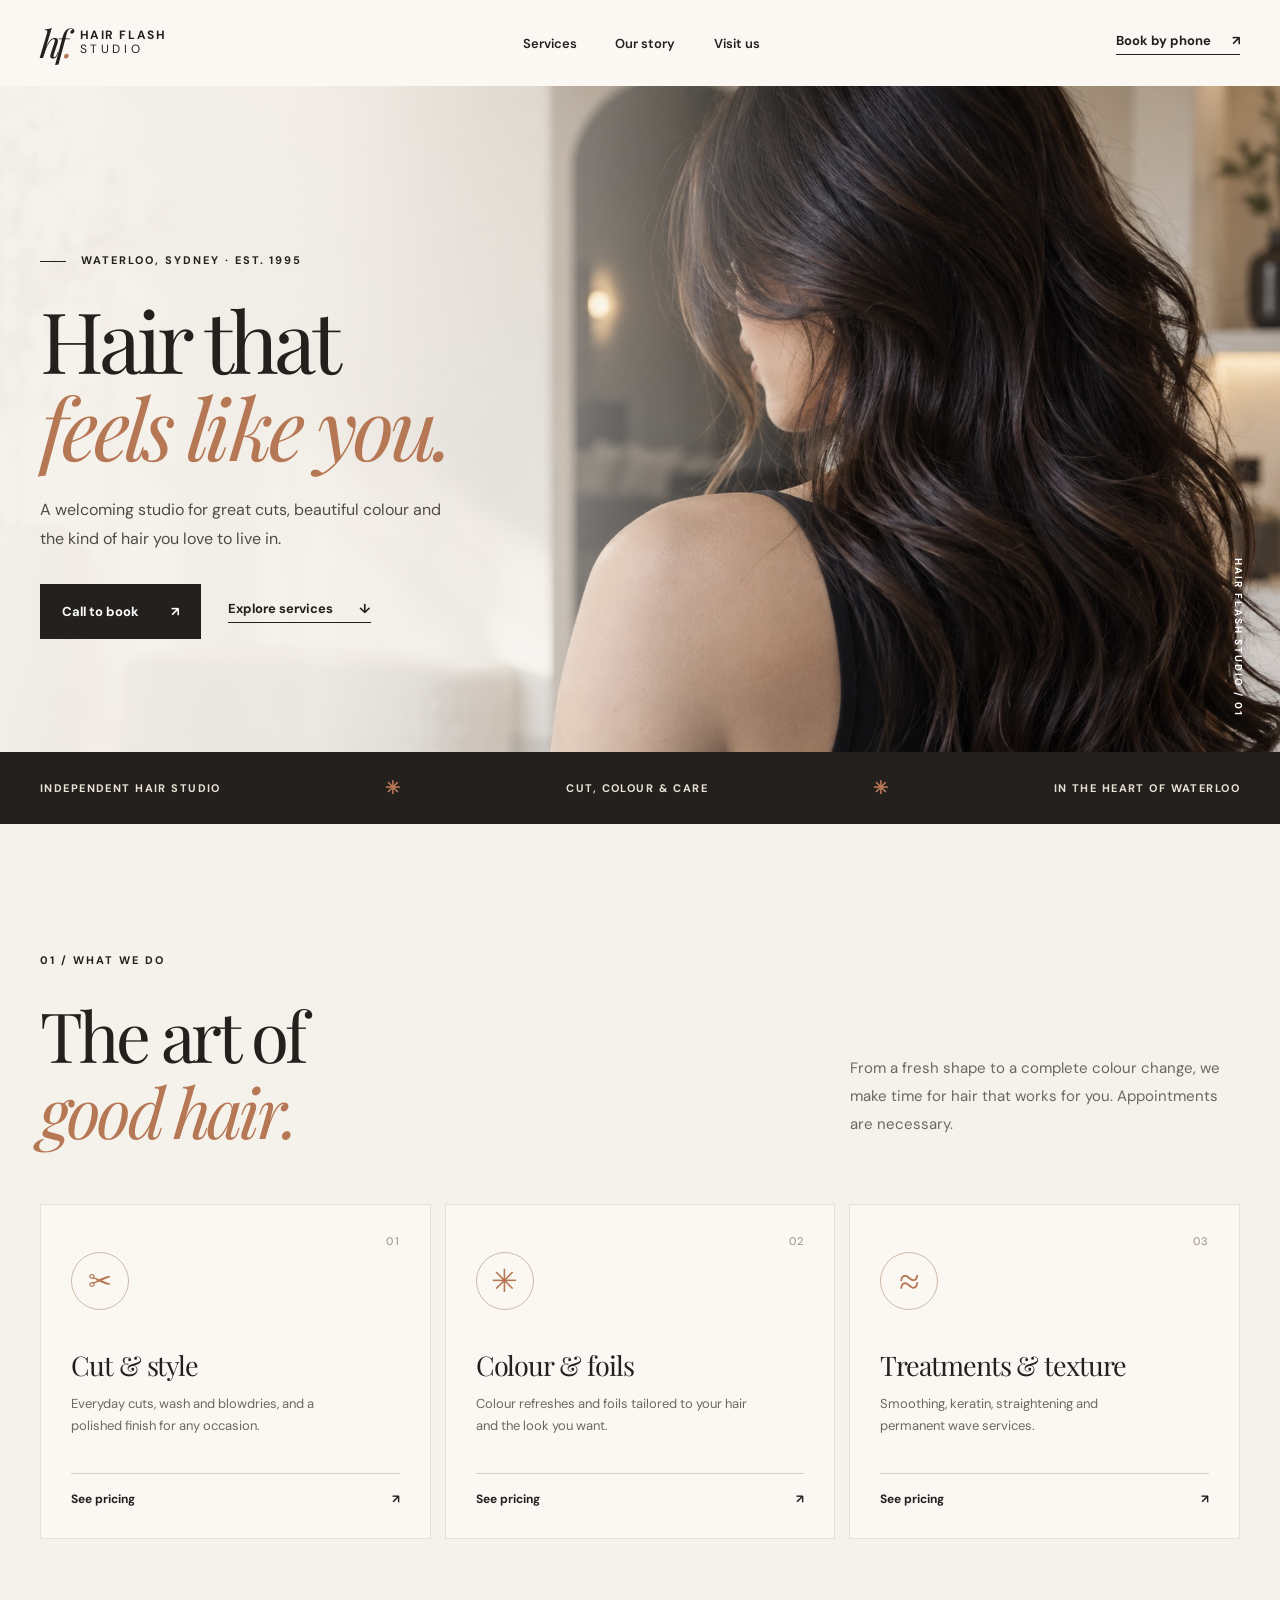
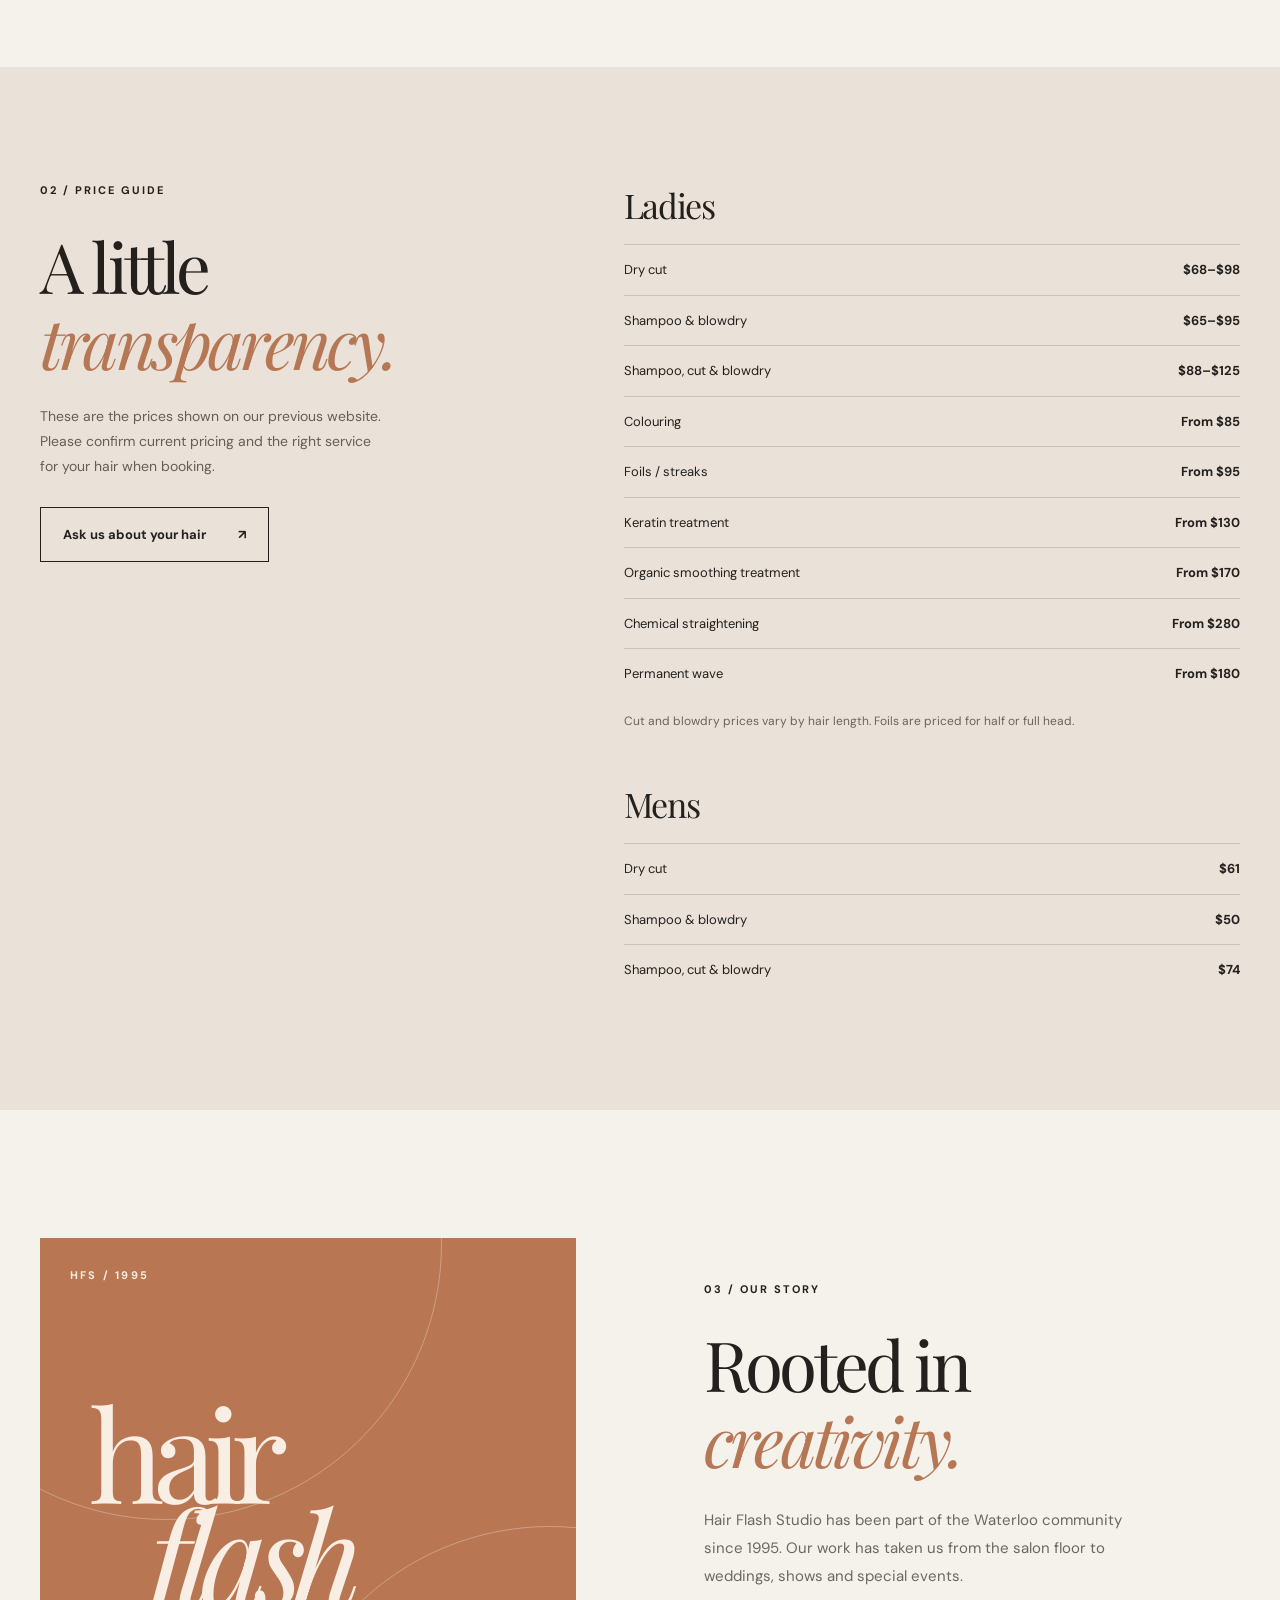
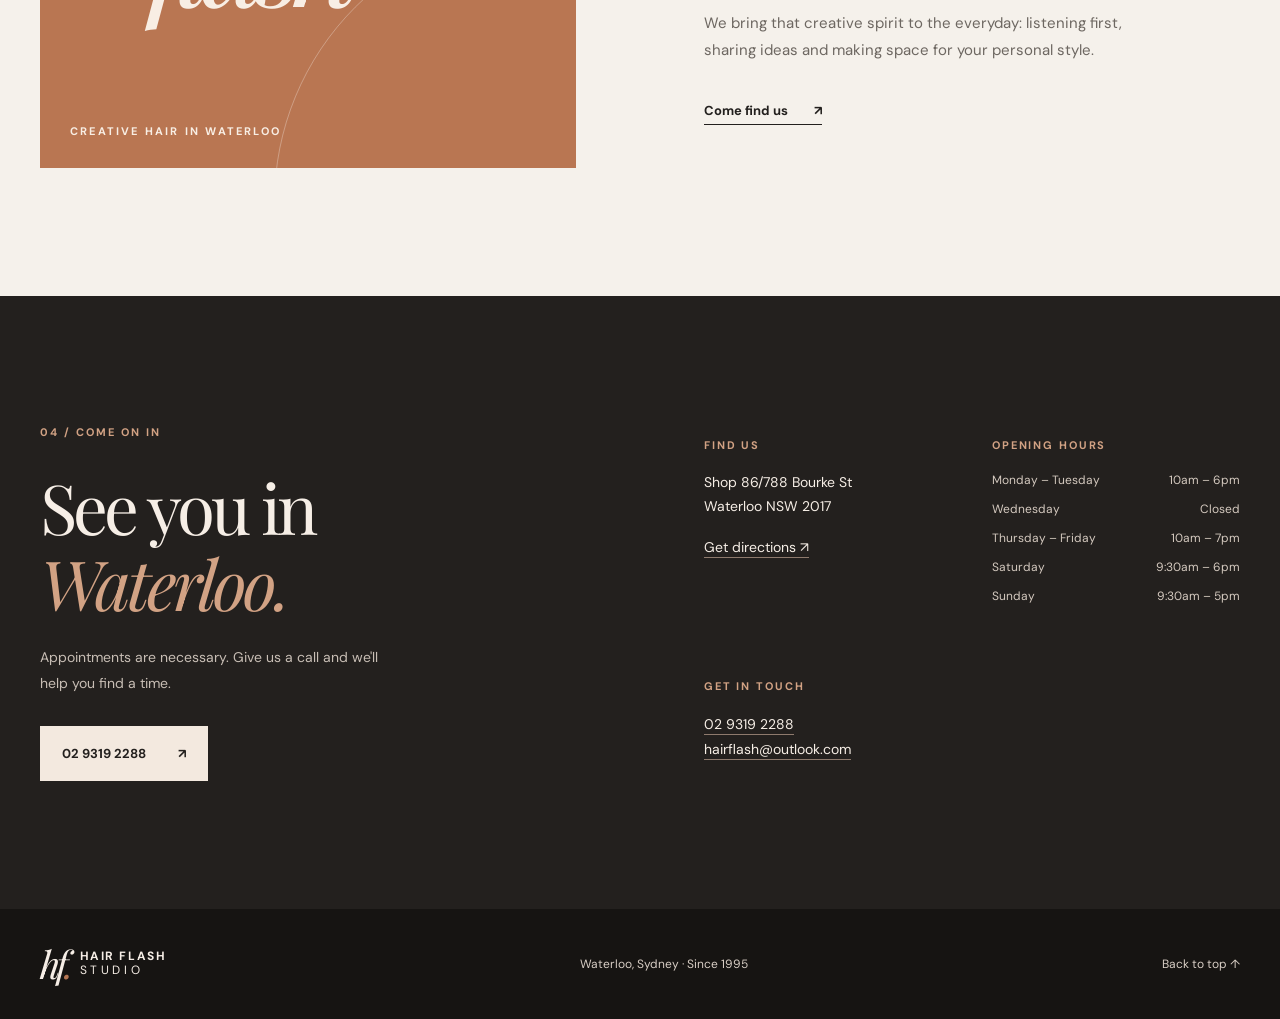
==== index.html @ 3f50d1e4 "Build modern Hair Flash Studio website" ====
<!doctype html>
<html lang="en-AU">
<head>
  <meta charset="UTF-8">
  <meta name="viewport" content="width=device-width, initial-scale=1">
  <meta name="theme-color" content="#f5f1eb">
  <meta name="description" content="Hair Flash Studio is an independent hair salon in Waterloo, Sydney. Explore cuts, colour and treatments, then call to make an appointment.">
  <meta property="og:title" content="Hair Flash Studio | Waterloo">
  <meta property="og:description" content="Cuts, colour and creative hair in Waterloo, Sydney. Established in 1995.">
  <meta property="og:type" content="website">
  <meta property="og:image" content="/assets/hairflash-hero.jpg">
  <title>Hair Flash Studio | Waterloo, Sydney</title>
  <link rel="icon" href="/assets/favicon.svg" type="image/svg+xml">
  <link rel="preload" href="/assets/hairflash-hero.jpg" as="image">
  <link rel="stylesheet" href="/styles.css">
</head>
<body>
  <a class="skip-link" href="#main">Skip to content</a>
  <header class="site-header">
    <div class="header-inner container">
      <a class="brand" href="#top" aria-label="Hair Flash Studio, back to top">
        <span class="brand-mark" aria-hidden="true">hf<span>.</span></span>
        <span class="brand-name">HAIR FLASH <span>STUDIO</span></span>
      </a>
      <nav class="main-nav" aria-label="Main navigation">
        <a href="#services">Services</a>
        <a href="#about">Our story</a>
        <a href="#visit">Visit us</a>
      </nav>
      <a class="header-book" href="tel:+61293192288">Book by phone <span aria-hidden="true">↗</span></a>
    </div>
  </header>
  <main id="main">
    <section class="hero" id="top" aria-labelledby="hero-title">
      <div class="hero-image" role="img" aria-label="Editorial photograph of glossy, styled dark hair in a light-filled salon"></div>
      <div class="hero-wash"></div>
      <div class="hero-content container">
        <p class="eyebrow"><span class="eyebrow-line"></span> WATERLOO, SYDNEY · EST. 1995</p>
        <h1 id="hero-title">Hair that<br><em>feels like you.</em></h1>
        <p class="hero-description">A welcoming studio for great cuts, beautiful colour and the kind of hair you love to live in.</p>
        <div class="hero-actions">
          <a class="button button-dark" href="tel:+61293192288">Call to book <span aria-hidden="true">↗</span></a>
          <a class="text-link" href="#services">Explore services <span aria-hidden="true">↓</span></a>
        </div>
      </div>
      <div class="hero-side-note" aria-hidden="true">HAIR FLASH STUDIO / 01</div>
    </section>
    <div class="intro-bar">
      <div class="container intro-bar-inner">
        <span>Independent hair studio</span><span class="intro-star" aria-hidden="true">✳</span>
        <span>Cut, colour &amp; care</span><span class="intro-star" aria-hidden="true">✳</span>
        <span>In the heart of Waterloo</span>
      </div>
    </div>
    <section class="section services-section container" id="services" aria-labelledby="services-title">
      <div class="section-heading">
        <div><p class="eyebrow">01 / WHAT WE DO</p><h2 id="services-title">The art of<br><em>good hair.</em></h2></div>
        <p>From a fresh shape to a complete colour change, we make time for hair that works for you. Appointments are necessary.</p>
      </div>
      <div class="service-grid">
        <article class="service-card">
          <span class="service-number">01</span><div class="service-icon" aria-hidden="true">✂</div>
          <h3>Cut &amp; style</h3><p>Everyday cuts, wash and blowdries, and a polished finish for any occasion.</p>
          <a href="#prices">See pricing <span aria-hidden="true">↗</span></a>
        </article>
        <article class="service-card">
          <span class="service-number">02</span><div class="service-icon service-icon-sun" aria-hidden="true">✳</div>
          <h3>Colour &amp; foils</h3><p>Colour refreshes and foils tailored to your hair and the look you want.</p>
          <a href="#prices">See pricing <span aria-hidden="true">↗</span></a>
        </article>
        <article class="service-card">
          <span class="service-number">03</span><div class="service-icon service-icon-wave" aria-hidden="true">≈</div>
          <h3>Treatments &amp; texture</h3><p>Smoothing, keratin, straightening and permanent wave services.</p>
          <a href="#prices">See pricing <span aria-hidden="true">↗</span></a>
        </article>
      </div>
    </section>
    <section class="prices-section" id="prices" aria-labelledby="prices-title">
      <div class="container prices-inner">
        <div class="prices-intro">
          <p class="eyebrow">02 / PRICE GUIDE</p><h2 id="prices-title">A little<br><em>transparency.</em></h2>
          <p>These are the prices shown on our previous website. Please confirm current pricing and the right service for your hair when booking.</p>
          <a class="button button-outline" href="tel:+61293192288">Ask us about your hair <span aria-hidden="true">↗</span></a>
        </div>
        <div class="price-lists">
          <div class="price-group">
            <h3>Ladies</h3>
            <dl>
              <div><dt>Dry cut</dt><dd>$68–$98</dd></div>
              <div><dt>Shampoo &amp; blowdry</dt><dd>$65–$95</dd></div>
              <div><dt>Shampoo, cut &amp; blowdry</dt><dd>$88–$125</dd></div>
              <div><dt>Colouring</dt><dd>From $85</dd></div>
              <div><dt>Foils / streaks</dt><dd>From $95</dd></div>
              <div><dt>Keratin treatment</dt><dd>From $130</dd></div>
              <div><dt>Organic smoothing treatment</dt><dd>From $170</dd></div>
              <div><dt>Chemical straightening</dt><dd>From $280</dd></div>
              <div><dt>Permanent wave</dt><dd>From $180</dd></div>
            </dl>
            <p class="price-note">Cut and blowdry prices vary by hair length. Foils are priced for half or full head.</p>
          </div>
          <div class="price-group price-group-men">
            <h3>Mens</h3>
            <dl>
              <div><dt>Dry cut</dt><dd>$61</dd></div>
              <div><dt>Shampoo &amp; blowdry</dt><dd>$50</dd></div>
              <div><dt>Shampoo, cut &amp; blowdry</dt><dd>$74</dd></div>
            </dl>
          </div>
        </div>
      </div>
    </section>
    <section class="section about-section container" id="about" aria-labelledby="about-title">
      <div class="about-art" aria-hidden="true">
        <span class="about-art-small">HFS / 1995</span>
        <span class="about-art-word">hair<br><i>flash</i></span>
        <span class="about-art-bottom">CREATIVE HAIR IN WATERLOO</span>
      </div>
      <div class="about-content">
        <p class="eyebrow">03 / OUR STORY</p><h2 id="about-title">Rooted in<br><em>creativity.</em></h2>
        <p>Hair Flash Studio has been part of the Waterloo community since 1995. Our work has taken us from the salon floor to weddings, shows and special events.</p>
        <p>We bring that creative spirit to the everyday: listening first, sharing ideas and making space for your personal style.</p>
        <a class="text-link" href="#visit">Come find us <span aria-hidden="true">↗</span></a>
      </div>
    </section>
    <section class="visit-section" id="visit" aria-labelledby="visit-title">
      <div class="container visit-inner">
        <div class="visit-lead">
          <p class="eyebrow">04 / COME ON IN</p><h2 id="visit-title">See you in<br><em>Waterloo.</em></h2>
          <p>Appointments are necessary. Give us a call and we'll help you find a time.</p>
          <a class="button button-light" href="tel:+61293192288">02 9319 2288 <span aria-hidden="true">↗</span></a>
        </div>
        <div class="visit-details">
          <div>
            <h3>Find us</h3><address>Shop 86/788 Bourke St<br>Waterloo NSW 2017</address>
            <a href="https://www.google.com/maps/search/?api=1&amp;query=Shop%2086%2F788%20Bourke%20St%2C%20Waterloo%20NSW%202017" target="_blank" rel="noopener noreferrer">Get directions <span aria-hidden="true">↗</span></a>
          </div>
          <div>
            <h3>Opening hours</h3>
            <dl class="hours-list">
              <div><dt>Monday – Tuesday</dt><dd>10am – 6pm</dd></div>
              <div><dt>Wednesday</dt><dd>Closed</dd></div>
              <div><dt>Thursday – Friday</dt><dd>10am – 7pm</dd></div>
              <div><dt>Saturday</dt><dd>9:30am – 6pm</dd></div>
              <div><dt>Sunday</dt><dd>9:30am – 5pm</dd></div>
            </dl>
          </div>
          <div><h3>Get in touch</h3><a href="tel:+61293192288">02 9319 2288</a><a href="mailto:hairflash@outlook.com">hairflash@outlook.com</a></div>
        </div>
      </div>
    </section>
  </main>
  <footer class="site-footer">
    <div class="container footer-inner">
      <a class="brand" href="#top" aria-label="Hair Flash Studio, back to top"><span class="brand-mark" aria-hidden="true">hf<span>.</span></span><span class="brand-name">HAIR FLASH <span>STUDIO</span></span></a>
      <span>Waterloo, Sydney · Since 1995</span>
      <a href="#top">Back to top ↑</a>
    </div>
  </footer>
</body>
</html>
---- styles.css ----
@import url("https://fonts.googleapis.com/css2?family=DM+Sans:wght@400;500;600;700&family=Playfair+Display:ital,wght@0,400;0,500;1,400;1,500&display=swap");

:root {
  --paper: #f5f1eb;
  --paper-light: #fbf8f3;
  --ink: #23201e;
  --muted: #6d6761;
  --line: #d9d0c6;
  --copper: #b67754;
  --serif: "Playfair Display", Georgia, serif;
  --sans: "DM Sans", Arial, sans-serif;
}

* { box-sizing: border-box; }
html { scroll-behavior: smooth; }
body { margin: 0; background: var(--paper); color: var(--ink); font-family: var(--sans); -webkit-font-smoothing: antialiased; }
a { color: inherit; }
button, a { -webkit-tap-highlight-color: transparent; }
::selection { background: #dec6b5; color: var(--ink); }
:focus-visible { outline: 3px solid var(--copper); outline-offset: 4px; }
.skip-link { position: absolute; top: -60px; left: 12px; z-index: 20; padding: 12px 16px; background: var(--ink); color: #fff; }
.skip-link:focus { top: 12px; }
.container { width: min(100% - 80px, 1240px); margin-inline: auto; }
.section { padding-block: clamp(96px, 10vw, 150px); scroll-margin-top: 110px; }
h1, h2, h3, p { margin-top: 0; }
h1, h2 { font-family: var(--serif); font-weight: 400; letter-spacing: -.055em; }
h1 em, h2 em { color: var(--copper); font-weight: 400; }
.eyebrow { font-size: 11px; font-weight: 700; letter-spacing: .18em; line-height: 1.6; }
.eyebrow-line { display: inline-block; vertical-align: middle; width: 26px; height: 1px; background: currentColor; margin-right: 10px; }

.site-header { position: relative; z-index: 5; background: var(--paper-light); }
.header-inner { min-height: 86px; display: flex; align-items: center; justify-content: space-between; gap: 28px; }
.brand { display: inline-flex; align-items: center; gap: 10px; text-decoration: none; white-space: nowrap; }
.brand-mark { font-family: var(--serif); font-style: italic; font-size: 38px; line-height: .8; letter-spacing: -.1em; }
.brand-mark span { color: var(--copper); }
.brand-name { font-size: 12px; line-height: 1.13; letter-spacing: .13em; font-weight: 700; }
.brand-name span { display: block; font-weight: 400; letter-spacing: .3em; }
.main-nav { display: flex; align-items: center; gap: clamp(22px, 3vw, 44px); }
.main-nav a { text-decoration: none; font-size: 13px; font-weight: 600; transition: color .2s; }
.main-nav a:hover, .text-link:hover, .site-footer a:hover { color: var(--copper); }
.header-book { text-decoration: none; border-bottom: 1px solid var(--ink); padding-bottom: 5px; font-size: 13px; font-weight: 700; white-space: nowrap; }
.header-book span { margin-left: 18px; }

.hero { position: relative; min-height: min(680px, 70vw); min-height: clamp(580px, 52vw, 710px); overflow: hidden; background: #e7dfd5; }
.hero-image, .hero-wash { position: absolute; inset: 0; }
.hero-image { background: url("/assets/hairflash-hero.jpg") center 43% / cover no-repeat; }
.hero-wash { background: linear-gradient(90deg, rgba(245,241,235,.97) 0%, rgba(245,241,235,.91) 25%, rgba(245,241,235,.50) 43%, rgba(245,241,235,0) 66%); }
.hero-content { position: relative; z-index: 1; padding-block: clamp(110px, 13vw, 190px) 110px; }
.hero .eyebrow { margin-bottom: 26px; }
.hero h1 { font-size: clamp(64px, 6.6vw, 110px); line-height: 1.03; margin-bottom: 26px; max-width: 720px; }
.hero-description { max-width: 420px; font-size: 16px; line-height: 1.8; color: #514b46; margin-bottom: 30px; }
.hero-actions { display: flex; align-items: center; flex-wrap: wrap; gap: 27px; }
.button { display: inline-flex; align-items: center; justify-content: space-between; gap: 32px; min-height: 55px; padding: 15px 22px; font-size: 13px; font-weight: 700; text-decoration: none; transition: background .2s, color .2s, transform .2s; }
.button:hover { transform: translateY(-2px); }
.button-dark { background: var(--ink); color: #fff; }
.button-dark:hover { background: #4b3b32; }
.text-link { display: inline-flex; align-items: center; gap: 26px; padding-bottom: 5px; border-bottom: 1px solid currentColor; text-decoration: none; font-size: 13px; font-weight: 700; transition: color .2s; }
.hero-side-note { position: absolute; z-index: 1; right: 35px; bottom: 35px; color: #fff; font-size: 10px; font-weight: 700; letter-spacing: .2em; writing-mode: vertical-rl; }
.intro-bar { background: var(--ink); color: #e9e1d7; }
.intro-bar-inner { min-height: 72px; display: flex; align-items: center; justify-content: space-between; gap: 20px; font-size: 11px; font-weight: 700; letter-spacing: .13em; text-transform: uppercase; }
.intro-star { color: var(--copper); font-size: 18px; }

.section-heading { display: flex; align-items: end; justify-content: space-between; gap: 50px; margin-bottom: 56px; }
.section-heading .eyebrow, .prices-intro .eyebrow, .about-content .eyebrow, .visit-lead .eyebrow { margin-bottom: 27px; }
.section-heading h2, .prices-intro h2, .about-content h2, .visit-lead h2 { font-size: clamp(54px, 5.4vw, 80px); line-height: 1.1; margin-bottom: 0; }
.section-heading > p { width: min(100%, 390px); color: var(--muted); font-size: 15px; line-height: 1.85; margin: 0 0 10px; }
.service-grid { display: grid; grid-template-columns: repeat(3, 1fr); gap: 14px; }
.service-card { position: relative; min-height: 335px; padding: 29px 30px 31px; display: flex; flex-direction: column; background: var(--paper-light); border: 1px solid #e9e1d8; transition: transform .25s, box-shadow .25s; }
.service-card:hover { transform: translateY(-5px); box-shadow: 0 22px 40px rgba(49,36,28,.07); }
.service-number { position: absolute; top: 29px; right: 30px; font-size: 11px; color: #9b8c80; letter-spacing: .1em; }
.service-icon { width: 58px; height: 58px; margin: 18px 0 37px; display: grid; place-items: center; border: 1px solid #cdb9a8; border-radius: 50%; color: var(--copper); font-size: 29px; font-family: Georgia, serif; }
.service-icon-sun { font-size: 32px; }
.service-icon-wave { font-size: 37px; line-height: 1; }
.service-card h3 { font-family: var(--serif); font-size: 27px; font-weight: 400; letter-spacing: -.04em; margin-bottom: 10px; }
.service-card p { color: var(--muted); font-size: 13px; line-height: 1.7; max-width: 280px; margin-bottom: 27px; }
.service-card a { margin-top: auto; display: flex; justify-content: space-between; border-top: 1px solid var(--line); padding-top: 17px; text-decoration: none; font-size: 12px; font-weight: 700; }
.service-card a:hover { color: var(--copper); }

.prices-section { scroll-margin-top: 40px; background: #eae2d9; padding-block: clamp(90px, 9vw, 130px); }
.prices-inner { display: grid; grid-template-columns: minmax(280px, .85fr) minmax(420px, 1.15fr); gap: clamp(70px, 10vw, 150px); }
.prices-intro { position: sticky; top: 50px; align-self: start; }
.prices-intro h2 { margin-bottom: 25px; }
.prices-intro > p:not(.eyebrow) { max-width: 350px; color: #655e57; font-size: 14px; line-height: 1.8; margin-bottom: 27px; }
.button-outline { border: 1px solid var(--ink); }
.button-outline:hover { background: var(--ink); color: #fff; }
.price-group h3 { font-family: var(--serif); font-size: 34px; font-weight: 400; letter-spacing: -.04em; margin: 0 0 16px; }
.price-group dl { margin: 0; }
.price-group dl div { display: flex; align-items: baseline; justify-content: space-between; gap: 20px; border-top: 1px solid #cfc3b8; padding-block: 15px; font-size: 13px; }
.price-group dt { line-height: 1.5; }
.price-group dd { margin: 0; white-space: nowrap; font-weight: 700; }
.price-note { margin: 13px 0 0; color: #6b635c; font-size: 12px; line-height: 1.6; }
.price-group-men { margin-top: 50px; }

.about-section { display: grid; grid-template-columns: minmax(0, 1fr) minmax(0, 1fr); align-items: center; gap: clamp(60px, 10vw, 150px); }
.about-art { position: relative; min-height: 530px; padding: 30px; display: flex; flex-direction: column; justify-content: space-between; overflow: hidden; background: #b97652; color: #f8eee4; }
.about-art::before, .about-art::after { content: ""; position: absolute; border: 1px solid rgba(255,255,255,.29); border-radius: 50%; width: 550px; height: 550px; }
.about-art::before { left: -150px; top: -270px; }
.about-art::after { right: -250px; bottom: -310px; }
.about-art-small, .about-art-bottom { position: relative; z-index: 1; font-size: 11px; font-weight: 700; letter-spacing: .2em; }
.about-art-word { position: relative; z-index: 1; display: block; margin-left: 4%; font-family: var(--serif); font-size: clamp(82px, 10vw, 150px); letter-spacing: -.09em; line-height: .8; }
.about-art-word i { margin-left: 13%; font-weight: 400; }
.about-content h2 { margin-bottom: 30px; }
.about-content > p:not(.eyebrow) { color: var(--muted); font-size: 15px; line-height: 1.85; max-width: 450px; margin-bottom: 19px; }
.about-content .text-link { margin-top: 18px; }

.visit-section { scroll-margin-top: 20px; background: var(--ink); color: #f6eee6; padding-block: clamp(90px, 10vw, 140px); }
.visit-inner { display: grid; grid-template-columns: minmax(0, 1fr) minmax(0, 1fr); gap: clamp(70px, 10vw, 150px); }
.visit-lead .eyebrow { color: #d2a284; }
.visit-lead h2 { margin-bottom: 25px; }
.visit-lead h2 em { color: #d2a284; }
.visit-lead > p:not(.eyebrow) { max-width: 360px; color: #c8beb5; line-height: 1.8; font-size: 14px; margin-bottom: 30px; }
.button-light { background: #f3e9df; color: var(--ink); }
.button-light:hover { background: #dbc5b4; }
.visit-details { display: grid; grid-template-columns: 1fr 1fr; gap: 45px 40px; padding-top: 14px; }
.visit-details h3 { color: #d2a284; font-size: 11px; font-weight: 700; letter-spacing: .17em; text-transform: uppercase; margin: 0 0 19px; }
.visit-details address { font-style: normal; line-height: 1.7; font-size: 14px; margin-bottom: 17px; }
.visit-details a { display: block; width: fit-content; color: #f6eee6; font-size: 14px; line-height: 1.8; text-decoration-color: #8e7a6d; text-underline-offset: 5px; }
.visit-details a:hover { color: #d2a284; }
.hours-list { margin: 0; }
.hours-list div { display: flex; justify-content: space-between; gap: 16px; margin-bottom: 11px; color: #d4c9bf; font-size: 12px; line-height: 1.5; }
.hours-list dd { margin: 0; text-align: right; white-space: nowrap; }
.site-footer { background: #161412; color: #d8cec5; }
.footer-inner { min-height: 110px; display: flex; align-items: center; justify-content: space-between; gap: 20px; }
.site-footer .brand { color: #f6eee6; }
.site-footer > .container > span, .site-footer a:last-child { font-size: 12px; }
.site-footer a:last-child { text-decoration: none; }

@media (max-width: 900px) {
  .container { width: min(100% - 48px, 1240px); }
  .header-inner { flex-wrap: wrap; padding-block: 20px; gap: 20px; }
  .main-nav { order: 3; width: 100%; justify-content: center; padding-top: 10px; border-top: 1px solid var(--line); }
  .hero { min-height: 600px; }
  .hero-image { background-position: 58% center; }
  .hero-wash { background: linear-gradient(90deg, rgba(245,241,235,.98) 0%, rgba(245,241,235,.85) 38%, rgba(245,241,235,.12) 86%); }
  .hero-content { padding-block: 130px 100px; }
  .hero h1 { font-size: clamp(62px, 9vw, 90px); }
  .prices-inner, .visit-inner { gap: 50px; }
  .about-section { gap: 50px; }
  .about-art { min-height: 450px; }
  .about-art-word { font-size: clamp(78px, 11vw, 115px); }
}

@media (max-width: 700px) {
  .section { padding-block: 84px; }
  .hero { min-height: 680px; }
  .hero-image { background-position: 65% center; }
  .hero-wash { background: linear-gradient(90deg, rgba(245,241,235,.97), rgba(245,241,235,.86) 55%, rgba(245,241,235,.76) 100%); }
  .hero-content { padding-block: 125px 90px; }
  .hero h1 { font-size: clamp(57px, 11vw, 80px); }
  .hero-description { max-width: 340px; }
  .hero-side-note { display: none; }
  .intro-bar-inner { min-height: 66px; justify-content: center; text-align: center; }
  .intro-bar-inner span:first-child, .intro-bar-inner span:last-child, .intro-bar-inner span:nth-child(2) { display: none; }
  .section-heading { display: block; margin-bottom: 38px; }
  .section-heading > p { margin-top: 24px; }
  .service-grid { grid-template-columns: 1fr; }
  .service-card { min-height: 275px; }
  .service-icon { margin-bottom: 20px; }
  .prices-section { padding-block: 84px; }
  .prices-inner, .about-section, .visit-inner { grid-template-columns: 1fr; }
  .prices-intro { position: static; }
  .about-art { min-height: 420px; }
  .about-content { order: -1; }
  .visit-details { padding-top: 0; }
}

@media (max-width: 480px) {
  .container { width: min(100% - 36px, 1240px); }
  .header-inner { min-height: 0; padding-block: 18px; column-gap: 10px; }
  .brand-mark { font-size: 34px; }
  .brand-name { font-size: 10px; }
  .header-book { font-size: 11px; }
  .header-book span { margin-left: 5px; }
  .main-nav { gap: 27px; justify-content: space-between; }
  .main-nav a { font-size: 12px; }
  .hero { min-height: 620px; }
  .hero-image { background-position: 64% center; }
  .hero-content { padding-block: 104px 75px; }
  .hero h1 { font-size: 56px; }
  .hero-description { font-size: 14px; max-width: 280px; }
  .hero-actions { gap: 20px; }
  .button { min-height: 52px; padding: 14px 17px; gap: 18px; }
  .text-link { gap: 10px; }
  .section-heading h2, .prices-intro h2, .about-content h2, .visit-lead h2 { font-size: 53px; }
  .visit-details { grid-template-columns: 1fr; gap: 40px; }
  .footer-inner { padding-block: 27px; flex-wrap: wrap; }
  .footer-inner > span { order: 3; width: 100%; }
}

@media (prefers-reduced-motion: reduce) {
  html { scroll-behavior: auto; }
  *, *::before, *::after { transition-duration: .01ms !important; animation-duration: .01ms !important; }
}
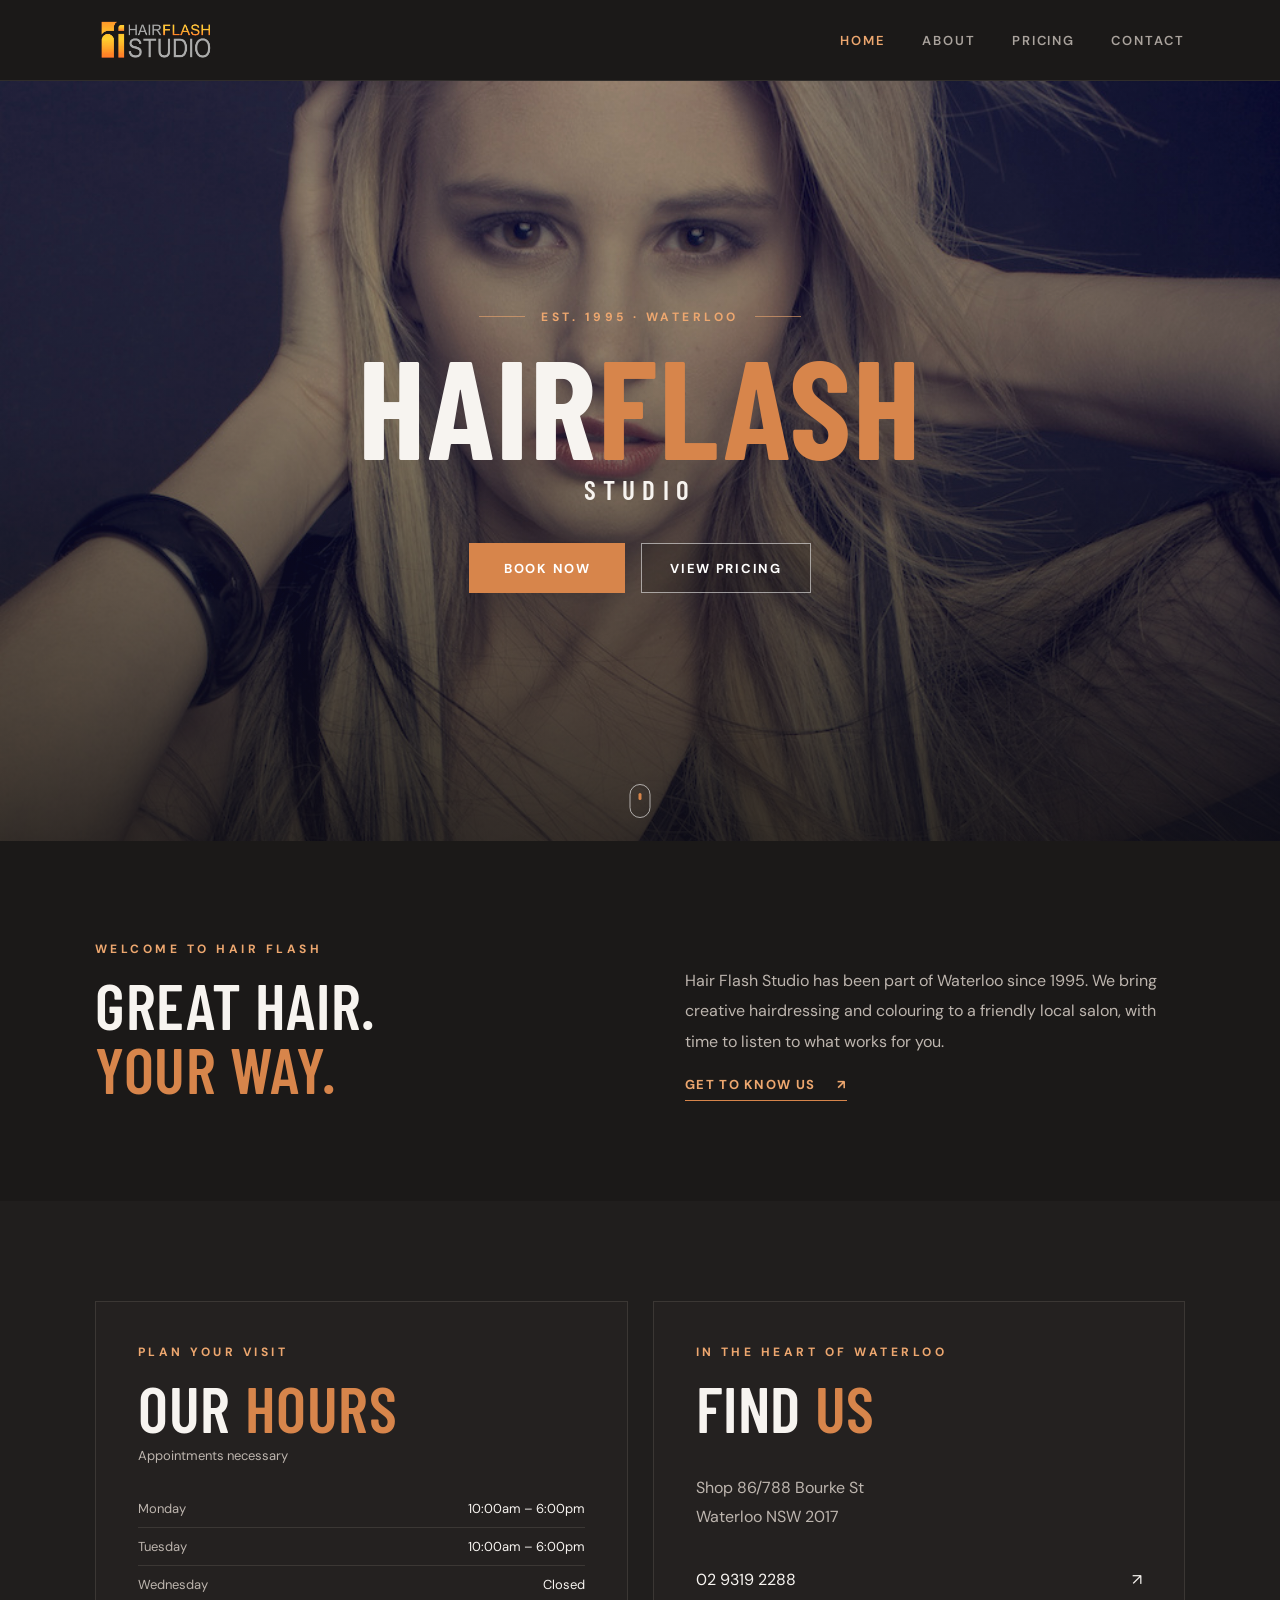
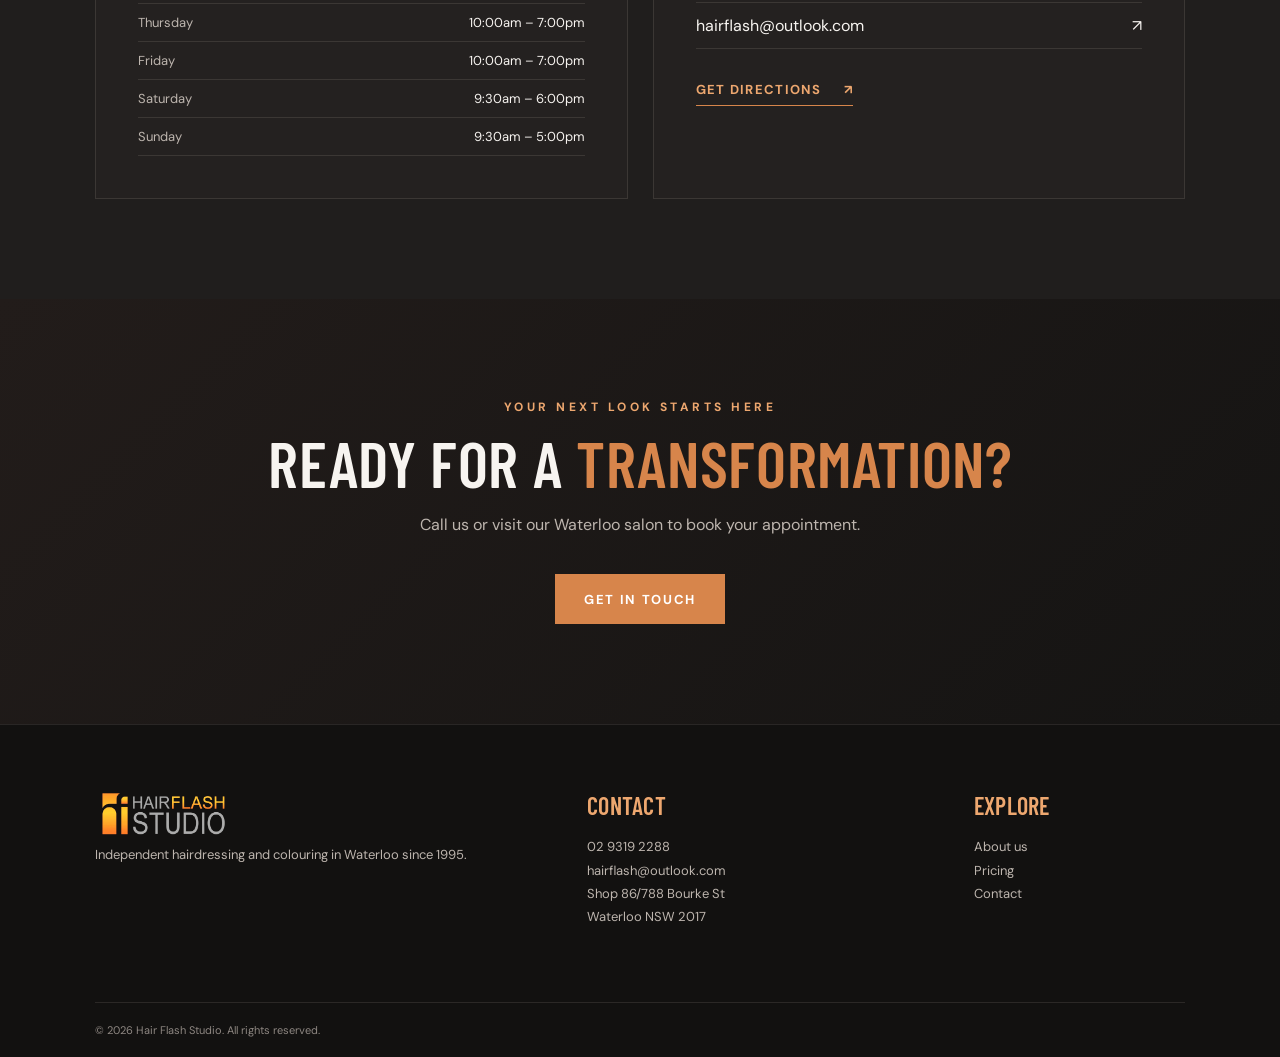
==== commit dbd00e40: "Use original branding and Base44-inspired design" ====
--- a/index.html
+++ b/index.html
@@ -1,160 +1,19 @@
 <!doctype html>
 <html lang="en-AU">
 <head>
-  <meta charset="UTF-8">
-  <meta name="viewport" content="width=device-width, initial-scale=1">
-  <meta name="theme-color" content="#f5f1eb">
-  <meta name="description" content="Hair Flash Studio is an independent hair salon in Waterloo, Sydney. Explore cuts, colour and treatments, then call to make an appointment.">
-  <meta property="og:title" content="Hair Flash Studio | Waterloo">
-  <meta property="og:description" content="Cuts, colour and creative hair in Waterloo, Sydney. Established in 1995.">
-  <meta property="og:type" content="website">
-  <meta property="og:image" content="/assets/hairflash-hero.jpg">
-  <title>Hair Flash Studio | Waterloo, Sydney</title>
-  <link rel="icon" href="/assets/favicon.svg" type="image/svg+xml">
-  <link rel="preload" href="/assets/hairflash-hero.jpg" as="image">
-  <link rel="stylesheet" href="/styles.css">
+  <meta charset="UTF-8"><meta name="viewport" content="width=device-width, initial-scale=1"><meta name="theme-color" content="#171615">
+  <meta name="description" content="Hair Flash Studio is an independent hair salon in Waterloo, Sydney. Explore hair services, prices and opening hours, then call to book.">
+  <meta property="og:title" content="Hair Flash Studio | Waterloo"><meta property="og:description" content="Hairdressing and colour in Waterloo, Sydney, since 1995."><meta property="og:type" content="website"><meta property="og:image" content="/assets/hairflash-original-portrait.jpg">
+  <title>Hair Flash Studio | Waterloo, Sydney</title><link rel="icon" href="/assets/hairflash-logo.png" type="image/png"><link rel="preload" href="/assets/hairflash-original-portrait.jpg" as="image"><link rel="stylesheet" href="/styles.css">
 </head>
 <body>
   <a class="skip-link" href="#main">Skip to content</a>
-  <header class="site-header">
-    <div class="header-inner container">
-      <a class="brand" href="#top" aria-label="Hair Flash Studio, back to top">
-        <span class="brand-mark" aria-hidden="true">hf<span>.</span></span>
-        <span class="brand-name">HAIR FLASH <span>STUDIO</span></span>
-      </a>
-      <nav class="main-nav" aria-label="Main navigation">
-        <a href="#services">Services</a>
-        <a href="#about">Our story</a>
-        <a href="#visit">Visit us</a>
-      </nav>
-      <a class="header-book" href="tel:+61293192288">Book by phone <span aria-hidden="true">↗</span></a>
-    </div>
-  </header>
+  <header class="site-header"><div class="header-inner wrap"><a class="brand" href="/" aria-label="Hair Flash Studio home"><img src="/assets/hairflash-logo.png" alt="Hair Flash Studio" width="900" height="318"></a><nav class="main-nav" aria-label="Main navigation"><a class="active" aria-current="page" href="/">Home</a><a href="/about/">About</a><a href="/pricing/">Pricing</a><a href="/contact/">Contact</a></nav></div></header>
   <main id="main">
-    <section class="hero" id="top" aria-labelledby="hero-title">
-      <div class="hero-image" role="img" aria-label="Editorial photograph of glossy, styled dark hair in a light-filled salon"></div>
-      <div class="hero-wash"></div>
-      <div class="hero-content container">
-        <p class="eyebrow"><span class="eyebrow-line"></span> WATERLOO, SYDNEY · EST. 1995</p>
-        <h1 id="hero-title">Hair that<br><em>feels like you.</em></h1>
-        <p class="hero-description">A welcoming studio for great cuts, beautiful colour and the kind of hair you love to live in.</p>
-        <div class="hero-actions">
-          <a class="button button-dark" href="tel:+61293192288">Call to book <span aria-hidden="true">↗</span></a>
-          <a class="text-link" href="#services">Explore services <span aria-hidden="true">↓</span></a>
-        </div>
-      </div>
-      <div class="hero-side-note" aria-hidden="true">HAIR FLASH STUDIO / 01</div>
-    </section>
-    <div class="intro-bar">
-      <div class="container intro-bar-inner">
-        <span>Independent hair studio</span><span class="intro-star" aria-hidden="true">✳</span>
-        <span>Cut, colour &amp; care</span><span class="intro-star" aria-hidden="true">✳</span>
-        <span>In the heart of Waterloo</span>
-      </div>
-    </div>
-    <section class="section services-section container" id="services" aria-labelledby="services-title">
-      <div class="section-heading">
-        <div><p class="eyebrow">01 / WHAT WE DO</p><h2 id="services-title">The art of<br><em>good hair.</em></h2></div>
-        <p>From a fresh shape to a complete colour change, we make time for hair that works for you. Appointments are necessary.</p>
-      </div>
-      <div class="service-grid">
-        <article class="service-card">
-          <span class="service-number">01</span><div class="service-icon" aria-hidden="true">✂</div>
-          <h3>Cut &amp; style</h3><p>Everyday cuts, wash and blowdries, and a polished finish for any occasion.</p>
-          <a href="#prices">See pricing <span aria-hidden="true">↗</span></a>
-        </article>
-        <article class="service-card">
-          <span class="service-number">02</span><div class="service-icon service-icon-sun" aria-hidden="true">✳</div>
-          <h3>Colour &amp; foils</h3><p>Colour refreshes and foils tailored to your hair and the look you want.</p>
-          <a href="#prices">See pricing <span aria-hidden="true">↗</span></a>
-        </article>
-        <article class="service-card">
-          <span class="service-number">03</span><div class="service-icon service-icon-wave" aria-hidden="true">≈</div>
-          <h3>Treatments &amp; texture</h3><p>Smoothing, keratin, straightening and permanent wave services.</p>
-          <a href="#prices">See pricing <span aria-hidden="true">↗</span></a>
-        </article>
-      </div>
-    </section>
-    <section class="prices-section" id="prices" aria-labelledby="prices-title">
-      <div class="container prices-inner">
-        <div class="prices-intro">
-          <p class="eyebrow">02 / PRICE GUIDE</p><h2 id="prices-title">A little<br><em>transparency.</em></h2>
-          <p>These are the prices shown on our previous website. Please confirm current pricing and the right service for your hair when booking.</p>
-          <a class="button button-outline" href="tel:+61293192288">Ask us about your hair <span aria-hidden="true">↗</span></a>
-        </div>
-        <div class="price-lists">
-          <div class="price-group">
-            <h3>Ladies</h3>
-            <dl>
-              <div><dt>Dry cut</dt><dd>$68–$98</dd></div>
-              <div><dt>Shampoo &amp; blowdry</dt><dd>$65–$95</dd></div>
-              <div><dt>Shampoo, cut &amp; blowdry</dt><dd>$88–$125</dd></div>
-              <div><dt>Colouring</dt><dd>From $85</dd></div>
-              <div><dt>Foils / streaks</dt><dd>From $95</dd></div>
-              <div><dt>Keratin treatment</dt><dd>From $130</dd></div>
-              <div><dt>Organic smoothing treatment</dt><dd>From $170</dd></div>
-              <div><dt>Chemical straightening</dt><dd>From $280</dd></div>
-              <div><dt>Permanent wave</dt><dd>From $180</dd></div>
-            </dl>
-            <p class="price-note">Cut and blowdry prices vary by hair length. Foils are priced for half or full head.</p>
-          </div>
-          <div class="price-group price-group-men">
-            <h3>Mens</h3>
-            <dl>
-              <div><dt>Dry cut</dt><dd>$61</dd></div>
-              <div><dt>Shampoo &amp; blowdry</dt><dd>$50</dd></div>
-              <div><dt>Shampoo, cut &amp; blowdry</dt><dd>$74</dd></div>
-            </dl>
-          </div>
-        </div>
-      </div>
-    </section>
-    <section class="section about-section container" id="about" aria-labelledby="about-title">
-      <div class="about-art" aria-hidden="true">
-        <span class="about-art-small">HFS / 1995</span>
-        <span class="about-art-word">hair<br><i>flash</i></span>
-        <span class="about-art-bottom">CREATIVE HAIR IN WATERLOO</span>
-      </div>
-      <div class="about-content">
-        <p class="eyebrow">03 / OUR STORY</p><h2 id="about-title">Rooted in<br><em>creativity.</em></h2>
-        <p>Hair Flash Studio has been part of the Waterloo community since 1995. Our work has taken us from the salon floor to weddings, shows and special events.</p>
-        <p>We bring that creative spirit to the everyday: listening first, sharing ideas and making space for your personal style.</p>
-        <a class="text-link" href="#visit">Come find us <span aria-hidden="true">↗</span></a>
-      </div>
-    </section>
-    <section class="visit-section" id="visit" aria-labelledby="visit-title">
-      <div class="container visit-inner">
-        <div class="visit-lead">
-          <p class="eyebrow">04 / COME ON IN</p><h2 id="visit-title">See you in<br><em>Waterloo.</em></h2>
-          <p>Appointments are necessary. Give us a call and we'll help you find a time.</p>
-          <a class="button button-light" href="tel:+61293192288">02 9319 2288 <span aria-hidden="true">↗</span></a>
-        </div>
-        <div class="visit-details">
-          <div>
-            <h3>Find us</h3><address>Shop 86/788 Bourke St<br>Waterloo NSW 2017</address>
-            <a href="https://www.google.com/maps/search/?api=1&amp;query=Shop%2086%2F788%20Bourke%20St%2C%20Waterloo%20NSW%202017" target="_blank" rel="noopener noreferrer">Get directions <span aria-hidden="true">↗</span></a>
-          </div>
-          <div>
-            <h3>Opening hours</h3>
-            <dl class="hours-list">
-              <div><dt>Monday – Tuesday</dt><dd>10am – 6pm</dd></div>
-              <div><dt>Wednesday</dt><dd>Closed</dd></div>
-              <div><dt>Thursday – Friday</dt><dd>10am – 7pm</dd></div>
-              <div><dt>Saturday</dt><dd>9:30am – 6pm</dd></div>
-              <div><dt>Sunday</dt><dd>9:30am – 5pm</dd></div>
-            </dl>
-          </div>
-          <div><h3>Get in touch</h3><a href="tel:+61293192288">02 9319 2288</a><a href="mailto:hairflash@outlook.com">hairflash@outlook.com</a></div>
-        </div>
-      </div>
-    </section>
+    <section class="home-hero" aria-labelledby="home-title"><div class="hero-photo" role="img" aria-label="Blonde-haired model with both hands in her hair, from Hair Flash Studio's original website"></div><div class="hero-shade"></div><div class="hero-center wrap"><p class="overline ruled">Est. 1995 · Waterloo</p><h1 id="home-title">Hair<span>Flash</span></h1><p class="hero-studio">Studio</p><div class="hero-actions"><a class="button button-primary" href="tel:+61293192288">Book now</a><a class="button button-ghost" href="/pricing/">View pricing</a></div></div><a class="scroll-cue" href="#welcome" aria-label="Scroll to salon information"><span></span></a></section>
+    <section class="welcome-section section" id="welcome"><div class="wrap welcome-grid"><div><p class="overline">Welcome to Hair Flash</p><h2>Great hair.<br><span>Your way.</span></h2></div><div class="welcome-copy"><p>Hair Flash Studio has been part of Waterloo since 1995. We bring creative hairdressing and colouring to a friendly local salon, with time to listen to what works for you.</p><a class="text-arrow" href="/about/">Get to know us <span aria-hidden="true">↗</span></a></div></div></section>
+    <section class="details-section section"><div class="wrap details-grid"><div class="detail-panel"><p class="overline">Plan your visit</p><h2>Our <span>hours</span></h2><p class="small-note">Appointments necessary</p><dl class="hours-list"><div><dt>Monday</dt><dd>10:00am – 6:00pm</dd></div><div><dt>Tuesday</dt><dd>10:00am – 6:00pm</dd></div><div><dt>Wednesday</dt><dd>Closed</dd></div><div><dt>Thursday</dt><dd>10:00am – 7:00pm</dd></div><div><dt>Friday</dt><dd>10:00am – 7:00pm</dd></div><div><dt>Saturday</dt><dd>9:30am – 6:00pm</dd></div><div><dt>Sunday</dt><dd>9:30am – 5:00pm</dd></div></dl></div><div class="detail-panel"><p class="overline">In the heart of Waterloo</p><h2>Find <span>us</span></h2><p class="visit-address">Shop 86/788 Bourke St<br>Waterloo NSW 2017</p><a class="contact-line" href="tel:+61293192288">02 9319 2288 <span aria-hidden="true">↗</span></a><a class="contact-line" href="mailto:hairflash@outlook.com">hairflash@outlook.com <span aria-hidden="true">↗</span></a><a class="text-arrow" href="https://www.google.com/maps/search/?api=1&amp;query=Shop%2086%2F788%20Bourke%20St%2C%20Waterloo%20NSW%202017" target="_blank" rel="noopener noreferrer">Get directions <span aria-hidden="true">↗</span></a></div></div></section>
+    <section class="closing-cta section"><div class="wrap"><p class="overline">Your next look starts here</p><h2>Ready for a <span>transformation?</span></h2><p>Call us or visit our Waterloo salon to book your appointment.</p><a class="button button-primary" href="/contact/">Get in touch</a></div></section>
   </main>
-  <footer class="site-footer">
-    <div class="container footer-inner">
-      <a class="brand" href="#top" aria-label="Hair Flash Studio, back to top"><span class="brand-mark" aria-hidden="true">hf<span>.</span></span><span class="brand-name">HAIR FLASH <span>STUDIO</span></span></a>
-      <span>Waterloo, Sydney · Since 1995</span>
-      <a href="#top">Back to top ↑</a>
-    </div>
-  </footer>
-</body>
-</html>
+  <footer class="site-footer"><div class="wrap footer-grid"><div><a class="brand" href="/" aria-label="Hair Flash Studio home"><img src="/assets/hairflash-logo.png" alt="Hair Flash Studio" width="900" height="318"></a><p>Independent hairdressing and colouring in Waterloo since 1995.</p></div><div><h2>Contact</h2><a href="tel:+61293192288">02 9319 2288</a><a href="mailto:hairflash@outlook.com">hairflash@outlook.com</a><p>Shop 86/788 Bourke St<br>Waterloo NSW 2017</p></div><div><h2>Explore</h2><a href="/about/">About us</a><a href="/pricing/">Pricing</a><a href="/contact/">Contact</a></div></div><div class="wrap footer-bottom">© 2026 Hair Flash Studio. All rights reserved.</div></footer>
+</body></html>
--- a/styles.css
+++ b/styles.css
@@ -1,193 +1,115 @@
-@import url("https://fonts.googleapis.com/css2?family=DM+Sans:wght@400;500;600;700&family=Playfair+Display:ital,wght@0,400;0,500;1,400;1,500&display=swap");
-
-:root {
-  --paper: #f5f1eb;
-  --paper-light: #fbf8f3;
-  --ink: #23201e;
-  --muted: #6d6761;
-  --line: #d9d0c6;
-  --copper: #b67754;
-  --serif: "Playfair Display", Georgia, serif;
-  --sans: "DM Sans", Arial, sans-serif;
-}
-
-* { box-sizing: border-box; }
-html { scroll-behavior: smooth; }
-body { margin: 0; background: var(--paper); color: var(--ink); font-family: var(--sans); -webkit-font-smoothing: antialiased; }
-a { color: inherit; }
-button, a { -webkit-tap-highlight-color: transparent; }
-::selection { background: #dec6b5; color: var(--ink); }
-:focus-visible { outline: 3px solid var(--copper); outline-offset: 4px; }
-.skip-link { position: absolute; top: -60px; left: 12px; z-index: 20; padding: 12px 16px; background: var(--ink); color: #fff; }
-.skip-link:focus { top: 12px; }
-.container { width: min(100% - 80px, 1240px); margin-inline: auto; }
-.section { padding-block: clamp(96px, 10vw, 150px); scroll-margin-top: 110px; }
-h1, h2, h3, p { margin-top: 0; }
-h1, h2 { font-family: var(--serif); font-weight: 400; letter-spacing: -.055em; }
-h1 em, h2 em { color: var(--copper); font-weight: 400; }
-.eyebrow { font-size: 11px; font-weight: 700; letter-spacing: .18em; line-height: 1.6; }
-.eyebrow-line { display: inline-block; vertical-align: middle; width: 26px; height: 1px; background: currentColor; margin-right: 10px; }
-
-.site-header { position: relative; z-index: 5; background: var(--paper-light); }
-.header-inner { min-height: 86px; display: flex; align-items: center; justify-content: space-between; gap: 28px; }
-.brand { display: inline-flex; align-items: center; gap: 10px; text-decoration: none; white-space: nowrap; }
-.brand-mark { font-family: var(--serif); font-style: italic; font-size: 38px; line-height: .8; letter-spacing: -.1em; }
-.brand-mark span { color: var(--copper); }
-.brand-name { font-size: 12px; line-height: 1.13; letter-spacing: .13em; font-weight: 700; }
-.brand-name span { display: block; font-weight: 400; letter-spacing: .3em; }
-.main-nav { display: flex; align-items: center; gap: clamp(22px, 3vw, 44px); }
-.main-nav a { text-decoration: none; font-size: 13px; font-weight: 600; transition: color .2s; }
-.main-nav a:hover, .text-link:hover, .site-footer a:hover { color: var(--copper); }
-.header-book { text-decoration: none; border-bottom: 1px solid var(--ink); padding-bottom: 5px; font-size: 13px; font-weight: 700; white-space: nowrap; }
-.header-book span { margin-left: 18px; }
-
-.hero { position: relative; min-height: min(680px, 70vw); min-height: clamp(580px, 52vw, 710px); overflow: hidden; background: #e7dfd5; }
-.hero-image, .hero-wash { position: absolute; inset: 0; }
-.hero-image { background: url("/assets/hairflash-hero.jpg") center 43% / cover no-repeat; }
-.hero-wash { background: linear-gradient(90deg, rgba(245,241,235,.97) 0%, rgba(245,241,235,.91) 25%, rgba(245,241,235,.50) 43%, rgba(245,241,235,0) 66%); }
-.hero-content { position: relative; z-index: 1; padding-block: clamp(110px, 13vw, 190px) 110px; }
-.hero .eyebrow { margin-bottom: 26px; }
-.hero h1 { font-size: clamp(64px, 6.6vw, 110px); line-height: 1.03; margin-bottom: 26px; max-width: 720px; }
-.hero-description { max-width: 420px; font-size: 16px; line-height: 1.8; color: #514b46; margin-bottom: 30px; }
-.hero-actions { display: flex; align-items: center; flex-wrap: wrap; gap: 27px; }
-.button { display: inline-flex; align-items: center; justify-content: space-between; gap: 32px; min-height: 55px; padding: 15px 22px; font-size: 13px; font-weight: 700; text-decoration: none; transition: background .2s, color .2s, transform .2s; }
-.button:hover { transform: translateY(-2px); }
-.button-dark { background: var(--ink); color: #fff; }
-.button-dark:hover { background: #4b3b32; }
-.text-link { display: inline-flex; align-items: center; gap: 26px; padding-bottom: 5px; border-bottom: 1px solid currentColor; text-decoration: none; font-size: 13px; font-weight: 700; transition: color .2s; }
-.hero-side-note { position: absolute; z-index: 1; right: 35px; bottom: 35px; color: #fff; font-size: 10px; font-weight: 700; letter-spacing: .2em; writing-mode: vertical-rl; }
-.intro-bar { background: var(--ink); color: #e9e1d7; }
-.intro-bar-inner { min-height: 72px; display: flex; align-items: center; justify-content: space-between; gap: 20px; font-size: 11px; font-weight: 700; letter-spacing: .13em; text-transform: uppercase; }
-.intro-star { color: var(--copper); font-size: 18px; }
-
-.section-heading { display: flex; align-items: end; justify-content: space-between; gap: 50px; margin-bottom: 56px; }
-.section-heading .eyebrow, .prices-intro .eyebrow, .about-content .eyebrow, .visit-lead .eyebrow { margin-bottom: 27px; }
-.section-heading h2, .prices-intro h2, .about-content h2, .visit-lead h2 { font-size: clamp(54px, 5.4vw, 80px); line-height: 1.1; margin-bottom: 0; }
-.section-heading > p { width: min(100%, 390px); color: var(--muted); font-size: 15px; line-height: 1.85; margin: 0 0 10px; }
-.service-grid { display: grid; grid-template-columns: repeat(3, 1fr); gap: 14px; }
-.service-card { position: relative; min-height: 335px; padding: 29px 30px 31px; display: flex; flex-direction: column; background: var(--paper-light); border: 1px solid #e9e1d8; transition: transform .25s, box-shadow .25s; }
-.service-card:hover { transform: translateY(-5px); box-shadow: 0 22px 40px rgba(49,36,28,.07); }
-.service-number { position: absolute; top: 29px; right: 30px; font-size: 11px; color: #9b8c80; letter-spacing: .1em; }
-.service-icon { width: 58px; height: 58px; margin: 18px 0 37px; display: grid; place-items: center; border: 1px solid #cdb9a8; border-radius: 50%; color: var(--copper); font-size: 29px; font-family: Georgia, serif; }
-.service-icon-sun { font-size: 32px; }
-.service-icon-wave { font-size: 37px; line-height: 1; }
-.service-card h3 { font-family: var(--serif); font-size: 27px; font-weight: 400; letter-spacing: -.04em; margin-bottom: 10px; }
-.service-card p { color: var(--muted); font-size: 13px; line-height: 1.7; max-width: 280px; margin-bottom: 27px; }
-.service-card a { margin-top: auto; display: flex; justify-content: space-between; border-top: 1px solid var(--line); padding-top: 17px; text-decoration: none; font-size: 12px; font-weight: 700; }
-.service-card a:hover { color: var(--copper); }
-
-.prices-section { scroll-margin-top: 40px; background: #eae2d9; padding-block: clamp(90px, 9vw, 130px); }
-.prices-inner { display: grid; grid-template-columns: minmax(280px, .85fr) minmax(420px, 1.15fr); gap: clamp(70px, 10vw, 150px); }
-.prices-intro { position: sticky; top: 50px; align-self: start; }
-.prices-intro h2 { margin-bottom: 25px; }
-.prices-intro > p:not(.eyebrow) { max-width: 350px; color: #655e57; font-size: 14px; line-height: 1.8; margin-bottom: 27px; }
-.button-outline { border: 1px solid var(--ink); }
-.button-outline:hover { background: var(--ink); color: #fff; }
-.price-group h3 { font-family: var(--serif); font-size: 34px; font-weight: 400; letter-spacing: -.04em; margin: 0 0 16px; }
-.price-group dl { margin: 0; }
-.price-group dl div { display: flex; align-items: baseline; justify-content: space-between; gap: 20px; border-top: 1px solid #cfc3b8; padding-block: 15px; font-size: 13px; }
-.price-group dt { line-height: 1.5; }
-.price-group dd { margin: 0; white-space: nowrap; font-weight: 700; }
-.price-note { margin: 13px 0 0; color: #6b635c; font-size: 12px; line-height: 1.6; }
-.price-group-men { margin-top: 50px; }
-
-.about-section { display: grid; grid-template-columns: minmax(0, 1fr) minmax(0, 1fr); align-items: center; gap: clamp(60px, 10vw, 150px); }
-.about-art { position: relative; min-height: 530px; padding: 30px; display: flex; flex-direction: column; justify-content: space-between; overflow: hidden; background: #b97652; color: #f8eee4; }
-.about-art::before, .about-art::after { content: ""; position: absolute; border: 1px solid rgba(255,255,255,.29); border-radius: 50%; width: 550px; height: 550px; }
-.about-art::before { left: -150px; top: -270px; }
-.about-art::after { right: -250px; bottom: -310px; }
-.about-art-small, .about-art-bottom { position: relative; z-index: 1; font-size: 11px; font-weight: 700; letter-spacing: .2em; }
-.about-art-word { position: relative; z-index: 1; display: block; margin-left: 4%; font-family: var(--serif); font-size: clamp(82px, 10vw, 150px); letter-spacing: -.09em; line-height: .8; }
-.about-art-word i { margin-left: 13%; font-weight: 400; }
-.about-content h2 { margin-bottom: 30px; }
-.about-content > p:not(.eyebrow) { color: var(--muted); font-size: 15px; line-height: 1.85; max-width: 450px; margin-bottom: 19px; }
-.about-content .text-link { margin-top: 18px; }
-
-.visit-section { scroll-margin-top: 20px; background: var(--ink); color: #f6eee6; padding-block: clamp(90px, 10vw, 140px); }
-.visit-inner { display: grid; grid-template-columns: minmax(0, 1fr) minmax(0, 1fr); gap: clamp(70px, 10vw, 150px); }
-.visit-lead .eyebrow { color: #d2a284; }
-.visit-lead h2 { margin-bottom: 25px; }
-.visit-lead h2 em { color: #d2a284; }
-.visit-lead > p:not(.eyebrow) { max-width: 360px; color: #c8beb5; line-height: 1.8; font-size: 14px; margin-bottom: 30px; }
-.button-light { background: #f3e9df; color: var(--ink); }
-.button-light:hover { background: #dbc5b4; }
-.visit-details { display: grid; grid-template-columns: 1fr 1fr; gap: 45px 40px; padding-top: 14px; }
-.visit-details h3 { color: #d2a284; font-size: 11px; font-weight: 700; letter-spacing: .17em; text-transform: uppercase; margin: 0 0 19px; }
-.visit-details address { font-style: normal; line-height: 1.7; font-size: 14px; margin-bottom: 17px; }
-.visit-details a { display: block; width: fit-content; color: #f6eee6; font-size: 14px; line-height: 1.8; text-decoration-color: #8e7a6d; text-underline-offset: 5px; }
-.visit-details a:hover { color: #d2a284; }
-.hours-list { margin: 0; }
-.hours-list div { display: flex; justify-content: space-between; gap: 16px; margin-bottom: 11px; color: #d4c9bf; font-size: 12px; line-height: 1.5; }
-.hours-list dd { margin: 0; text-align: right; white-space: nowrap; }
-.site-footer { background: #161412; color: #d8cec5; }
-.footer-inner { min-height: 110px; display: flex; align-items: center; justify-content: space-between; gap: 20px; }
-.site-footer .brand { color: #f6eee6; }
-.site-footer > .container > span, .site-footer a:last-child { font-size: 12px; }
-.site-footer a:last-child { text-decoration: none; }
-
-@media (max-width: 900px) {
-  .container { width: min(100% - 48px, 1240px); }
-  .header-inner { flex-wrap: wrap; padding-block: 20px; gap: 20px; }
-  .main-nav { order: 3; width: 100%; justify-content: center; padding-top: 10px; border-top: 1px solid var(--line); }
-  .hero { min-height: 600px; }
-  .hero-image { background-position: 58% center; }
-  .hero-wash { background: linear-gradient(90deg, rgba(245,241,235,.98) 0%, rgba(245,241,235,.85) 38%, rgba(245,241,235,.12) 86%); }
-  .hero-content { padding-block: 130px 100px; }
-  .hero h1 { font-size: clamp(62px, 9vw, 90px); }
-  .prices-inner, .visit-inner { gap: 50px; }
-  .about-section { gap: 50px; }
-  .about-art { min-height: 450px; }
-  .about-art-word { font-size: clamp(78px, 11vw, 115px); }
-}
-
-@media (max-width: 700px) {
-  .section { padding-block: 84px; }
-  .hero { min-height: 680px; }
-  .hero-image { background-position: 65% center; }
-  .hero-wash { background: linear-gradient(90deg, rgba(245,241,235,.97), rgba(245,241,235,.86) 55%, rgba(245,241,235,.76) 100%); }
-  .hero-content { padding-block: 125px 90px; }
-  .hero h1 { font-size: clamp(57px, 11vw, 80px); }
-  .hero-description { max-width: 340px; }
-  .hero-side-note { display: none; }
-  .intro-bar-inner { min-height: 66px; justify-content: center; text-align: center; }
-  .intro-bar-inner span:first-child, .intro-bar-inner span:last-child, .intro-bar-inner span:nth-child(2) { display: none; }
-  .section-heading { display: block; margin-bottom: 38px; }
-  .section-heading > p { margin-top: 24px; }
-  .service-grid { grid-template-columns: 1fr; }
-  .service-card { min-height: 275px; }
-  .service-icon { margin-bottom: 20px; }
-  .prices-section { padding-block: 84px; }
-  .prices-inner, .about-section, .visit-inner { grid-template-columns: 1fr; }
-  .prices-intro { position: static; }
-  .about-art { min-height: 420px; }
-  .about-content { order: -1; }
-  .visit-details { padding-top: 0; }
-}
-
-@media (max-width: 480px) {
-  .container { width: min(100% - 36px, 1240px); }
-  .header-inner { min-height: 0; padding-block: 18px; column-gap: 10px; }
-  .brand-mark { font-size: 34px; }
-  .brand-name { font-size: 10px; }
-  .header-book { font-size: 11px; }
-  .header-book span { margin-left: 5px; }
-  .main-nav { gap: 27px; justify-content: space-between; }
-  .main-nav a { font-size: 12px; }
-  .hero { min-height: 620px; }
-  .hero-image { background-position: 64% center; }
-  .hero-content { padding-block: 104px 75px; }
-  .hero h1 { font-size: 56px; }
-  .hero-description { font-size: 14px; max-width: 280px; }
-  .hero-actions { gap: 20px; }
-  .button { min-height: 52px; padding: 14px 17px; gap: 18px; }
-  .text-link { gap: 10px; }
-  .section-heading h2, .prices-intro h2, .about-content h2, .visit-lead h2 { font-size: 53px; }
-  .visit-details { grid-template-columns: 1fr; gap: 40px; }
-  .footer-inner { padding-block: 27px; flex-wrap: wrap; }
-  .footer-inner > span { order: 3; width: 100%; }
-}
-
-@media (prefers-reduced-motion: reduce) {
-  html { scroll-behavior: auto; }
-  *, *::before, *::after { transition-duration: .01ms !important; animation-duration: .01ms !important; }
-}
+@import url("https://fonts.googleapis.com/css2?family=Barlow+Condensed:wght@500;600;700&family=DM+Sans:wght@400;500;600;700&display=swap");
+:root { --bg:#171615; --surface:#201e1d; --surface-2:#292625; --text:#f7f4f0; --muted:#bdb5ae; --line:#3b3734; --orange:#d7854b; --orange-light:#eda76f; --heading:"Barlow Condensed",Impact,sans-serif; --body:"DM Sans",Arial,sans-serif; }
+* { box-sizing:border-box; }
+html { scroll-behavior:smooth; }
+body { margin:0; background:var(--bg); color:var(--text); font-family:var(--body); -webkit-font-smoothing:antialiased; }
+a { color:inherit; }
+button,input,textarea { font:inherit; }
+::selection { background:var(--orange); color:#171615; }
+:focus-visible { outline:2px solid var(--orange-light); outline-offset:4px; }
+.skip-link { position:absolute; top:-60px; left:12px; z-index:30; padding:12px 16px; background:var(--orange); color:#171615; }
+.skip-link:focus { top:12px; }
+.wrap { width:min(100% - 64px,1090px); margin-inline:auto; }
+.section { padding-block:100px; }
+.overline { margin:0 0 16px; color:var(--orange-light); font-size:12px; font-weight:700; letter-spacing:.29em; text-transform:uppercase; }
+.ruled { display:flex; align-items:center; justify-content:center; gap:16px; }
+.ruled::before,.ruled::after { content:""; width:46px; height:1px; background:currentColor; opacity:.6; }
+h1,h2,h3,p { margin-top:0; }
+h1,h2,h3 { font-family:var(--heading); font-weight:600; text-transform:uppercase; }
+h2 { font-size:clamp(42px,5vw,68px); line-height:1; letter-spacing:.01em; }
+h1 span,h2 span { color:var(--orange); }
+.site-header { position:relative; z-index:10; background:#1b1918; border-bottom:1px solid #302d2b; }
+.header-inner { height:80px; display:flex; align-items:center; justify-content:space-between; gap:32px; }
+.brand { display:inline-flex; align-items:center; }
+.brand img { display:block; width:120px; height:auto; filter:brightness(1.35); }
+.main-nav { display:flex; align-items:center; gap:36px; }
+.main-nav a { color:#aaa39d; font-size:13px; font-weight:600; letter-spacing:.15em; text-decoration:none; text-transform:uppercase; transition:color .2s; }
+.main-nav a:hover,.main-nav .active { color:var(--orange-light); }
+.home-hero { position:relative; min-height:min(760px,calc(100svh - 80px)); display:grid; place-items:center; overflow:hidden; background:#332e30; }
+.hero-photo,.hero-shade { position:absolute; inset:0; }
+.hero-photo { background:url("/assets/hairflash-original-portrait.jpg") center top / cover no-repeat; filter:sepia(.18) saturate(1.45) contrast(1.1); }
+.hero-shade { background:linear-gradient(180deg,rgba(17,15,16,.28),rgba(17,15,16,.38) 44%,rgba(17,15,16,.8)); }
+.hero-center { position:relative; z-index:1; padding-block:90px 110px; text-align:center; }
+.home-hero h1 { margin:8px 0 -3px; font-size:clamp(76px,11vw,140px); font-weight:700; letter-spacing:.015em; line-height:.91; }
+.hero-studio { margin:8px 0 38px; font-family:var(--heading); font-size:27px; font-weight:600; letter-spacing:.27em; text-transform:uppercase; }
+.hero-actions { display:flex; justify-content:center; flex-wrap:wrap; gap:16px; }
+.button { min-width:156px; min-height:50px; display:inline-flex; align-items:center; justify-content:center; padding:13px 28px; font-size:13px; font-weight:700; letter-spacing:.13em; text-decoration:none; text-transform:uppercase; transition:background .2s, border-color .2s, transform .2s; }
+.button:hover { transform:translateY(-2px); }
+.button-primary { background:var(--orange); color:#fff; border:1px solid var(--orange); }
+.button-primary:hover { background:#eb995e; border-color:#eb995e; }
+.button-ghost { background:rgba(22,20,19,.24); border:1px solid rgba(255,255,255,.55); color:#fff; }
+.button-ghost:hover { background:rgba(255,255,255,.12); border-color:#fff; }
+.scroll-cue { position:absolute; z-index:1; left:50%; bottom:23px; width:21px; height:34px; border:1px solid rgba(255,255,255,.6); border-radius:20px; transform:translateX(-50%); }
+.scroll-cue span { display:block; width:3px; height:7px; margin:8px auto; border-radius:3px; background:var(--orange); }
+.welcome-section { background:#1b1918; }
+.welcome-grid { display:grid; grid-template-columns:1fr 1fr; align-items:end; gap:90px; }
+.welcome-grid h2 { margin:0; }
+.welcome-copy p { max-width:500px; color:var(--muted); line-height:1.9; }
+.text-arrow { display:inline-flex; gap:22px; padding-bottom:7px; border-bottom:1px solid var(--orange); color:var(--orange-light); font-size:13px; font-weight:700; letter-spacing:.1em; text-decoration:none; text-transform:uppercase; }
+.text-arrow:hover { color:#fff; }
+.details-section { background:var(--surface); }
+.details-grid { display:grid; grid-template-columns:1fr 1fr; gap:25px; }
+.detail-panel { min-height:430px; padding:42px; border:1px solid var(--line); background:#242120; }
+.detail-panel h2 { margin-bottom:7px; }
+.small-note { color:var(--muted); font-size:13px; }
+.hours-list { margin:26px 0 0; }
+.hours-list div { display:flex; justify-content:space-between; gap:20px; padding:10px 0; border-bottom:1px solid var(--line); color:var(--muted); font-size:13px; }
+.hours-list dd { margin:0; color:var(--text); text-align:right; }
+.visit-address { margin:34px 0 25px; color:var(--muted); line-height:1.8; }
+.contact-line { display:flex; justify-content:space-between; padding:12px 0; border-bottom:1px solid var(--line); text-decoration:none; }
+.contact-line:hover { color:var(--orange-light); }
+.detail-panel .text-arrow { margin-top:32px; }
+.closing-cta { text-align:center; background:linear-gradient(135deg,#221c1a,#151413); }
+.closing-cta h2 { max-width:800px; margin:0 auto 16px; }
+.closing-cta p:not(.overline) { color:var(--muted); line-height:1.7; }
+.closing-cta .button { margin-top:20px; }
+.page-banner { position:relative; min-height:305px; display:grid; place-items:center; overflow:hidden; text-align:center; background:#30282a; }
+.page-banner::before,.page-banner::after { content:""; position:absolute; inset:0; }
+.page-banner::before { background:url("/assets/hairflash-original-portrait.jpg") center 11% / cover no-repeat; filter:saturate(1.25) contrast(1.07); opacity:.55; }
+.page-banner::after { background:linear-gradient(180deg,rgba(20,18,18,.36),rgba(20,18,18,.45) 45%,#171615); }
+.page-banner.plain { background:linear-gradient(145deg,#211e1d,#151413); }
+.page-banner.plain::before { display:none; }
+.page-banner-inner { position:relative; z-index:1; padding-block:52px; }
+.page-banner h1 { margin:0; font-size:clamp(60px,7vw,90px); line-height:.95; letter-spacing:.02em; }
+.story-section { max-width:900px; text-align:center; }
+.story-section p { color:var(--muted); font-size:17px; line-height:1.9; }
+.highlights { display:grid; grid-template-columns:repeat(4,1fr); gap:16px; margin-top:56px; }
+.highlight { padding:25px 18px; border-top:2px solid var(--orange); background:var(--surface); }
+.highlight h3 { margin:0 0 5px; color:var(--orange-light); font-size:29px; }
+.highlight p { margin:0; font-size:12px; line-height:1.5; }
+.pricing-main { max-width:860px; }
+.pricing-group { margin-bottom:65px; }
+.pricing-group > h2 { margin:0 0 34px; color:var(--orange); text-align:center; }
+.price-item { padding:20px 0; border-bottom:1px solid var(--line); }
+.price-item h3 { margin:0 0 10px; font-size:25px; text-transform:none; }
+.price-row { display:flex; align-items:baseline; justify-content:space-between; gap:20px; padding:4px 0; color:var(--muted); font-size:14px; }
+.price-row::before { content:""; order:1; flex:1; border-bottom:1px dotted #393533; }
+.price-row span:last-child { order:2; color:var(--orange-light); font-weight:700; white-space:nowrap; }
+.pricing-note { margin:25px 0; color:var(--muted); line-height:1.8; text-align:center; }
+.center-action { text-align:center; }
+.contact-grid { display:grid; grid-template-columns:1fr 1fr; gap:85px; }
+.contact-grid h2 { margin-bottom:24px; }
+.contact-grid > div > p { color:var(--muted); line-height:1.8; }
+.contact-method { display:flex; gap:18px; align-items:center; margin:25px 0; text-decoration:none; }
+.contact-icon { width:45px; height:45px; display:grid; place-items:center; flex:none; background:var(--surface-2); color:var(--orange-light); font-size:20px; }
+.contact-method strong,.contact-method small { display:block; }
+.contact-method small { color:var(--muted); font-size:11px; letter-spacing:.12em; text-transform:uppercase; }
+.contact-method strong { font-size:15px; font-weight:600; }
+.contact-method:hover strong { color:var(--orange-light); }
+.contact-form { padding:32px; border:1px solid var(--line); background:var(--surface); }
+.contact-form label { display:block; margin-bottom:20px; color:var(--muted); font-size:11px; font-weight:700; letter-spacing:.1em; text-transform:uppercase; }
+.contact-form input,.contact-form textarea { display:block; width:100%; margin-top:9px; padding:12px; border:1px solid var(--line); border-radius:4px; background:#292625; color:var(--text); outline:none; }
+.contact-form input:focus,.contact-form textarea:focus { border-color:var(--orange); }
+.contact-form textarea { min-height:125px; resize:vertical; }
+.contact-form .button { cursor:pointer; }
+.form-note { margin:15px 0 0; color:var(--muted); font-size:12px; line-height:1.6; }
+.site-footer { padding-top:65px; background:#121110; border-top:1px solid #292625; }
+.footer-grid { display:grid; grid-template-columns:2fr 1.5fr 1fr; gap:70px; padding-bottom:60px; }
+.footer-grid .brand img { width:135px; }
+.footer-grid h2 { margin:4px 0 17px; color:var(--orange-light); font-size:24px; }
+.footer-grid p,.footer-grid a:not(.brand) { display:block; color:var(--muted); font-size:13px; line-height:1.8; text-decoration:none; }
+.footer-grid a:hover { color:var(--orange-light); }
+.footer-bottom { padding:20px 0; border-top:1px solid #2b2826; color:#8e8782; font-size:11px; }
+@media (max-width:750px) { .wrap { width:min(100% - 36px,1090px); } .section { padding-block:72px; } .header-inner { height:auto; min-height:78px; flex-wrap:wrap; gap:0; padding-block:12px; } .brand img { width:105px; } .main-nav { width:100%; justify-content:space-between; gap:12px; padding:14px 0 3px; } .main-nav a { font-size:11px; } .home-hero { min-height:620px; } .hero-photo { background-position:center top; } .home-hero h1 { font-size:clamp(72px,18vw,110px); } .hero-studio { font-size:22px; } .welcome-grid,.details-grid,.contact-grid { grid-template-columns:1fr; gap:35px; } .welcome-grid h2 { margin-bottom:5px; } .detail-panel { min-height:0; padding:30px; } .highlights { grid-template-columns:repeat(2,1fr); } .footer-grid { grid-template-columns:1fr 1fr; gap:35px; } .footer-grid > div:first-child { grid-column:1 / -1; } }
+@media (max-width:440px) { .home-hero h1 { font-size:72px; } .hero-actions { gap:10px; } .button { min-width:135px; padding-inline:17px; font-size:11px; } .overline { font-size:10px; } .ruled { gap:10px; } .ruled::before,.ruled::after { width:25px; } .page-banner { min-height:245px; } .page-banner h1 { font-size:60px; } .highlights { gap:10px; } .highlight { padding:18px 12px; } .contact-form { padding:22px; } .footer-grid { grid-template-columns:1fr; } .footer-grid > div:first-child { grid-column:auto; } }
+@media (prefers-reduced-motion:reduce) { html { scroll-behavior:auto; } *,*::before,*::after { transition-duration:.01ms !important; } }
